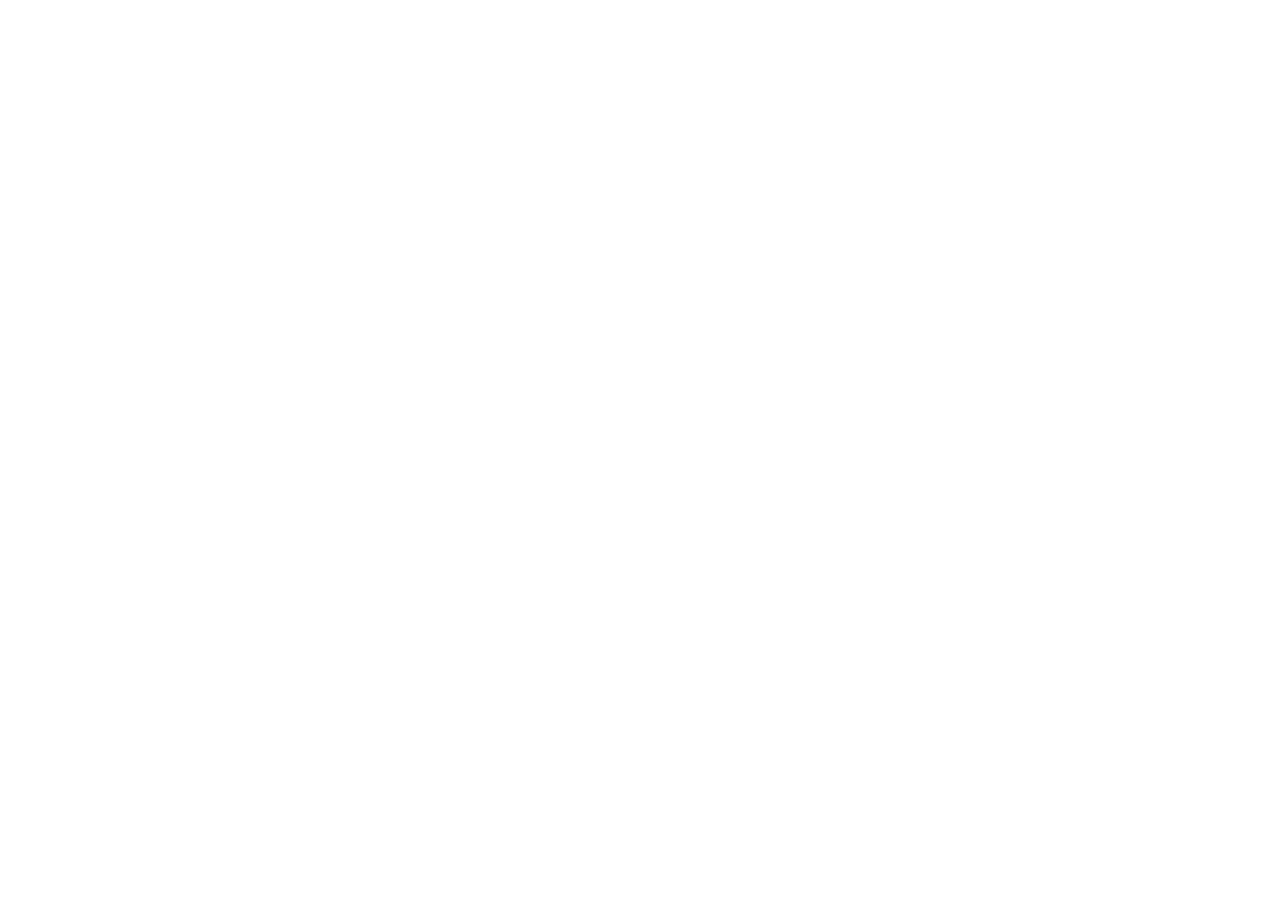
==== index.html @ 6526e048 "Initial commit" ====
<!DOCTYPE html>
<html lang="ru">
  <head>
    <meta charset="UTF-8" />
    <meta http-equiv="X-UA-Compatible" content="IE=edge" />
    <meta name="viewport" content="width=device-width, initial-scale=1.0" />
    <title>Оно тебе надо — аукцион вещей, в которые никто не верил</title>
  </head>
  <body></body>
</html>
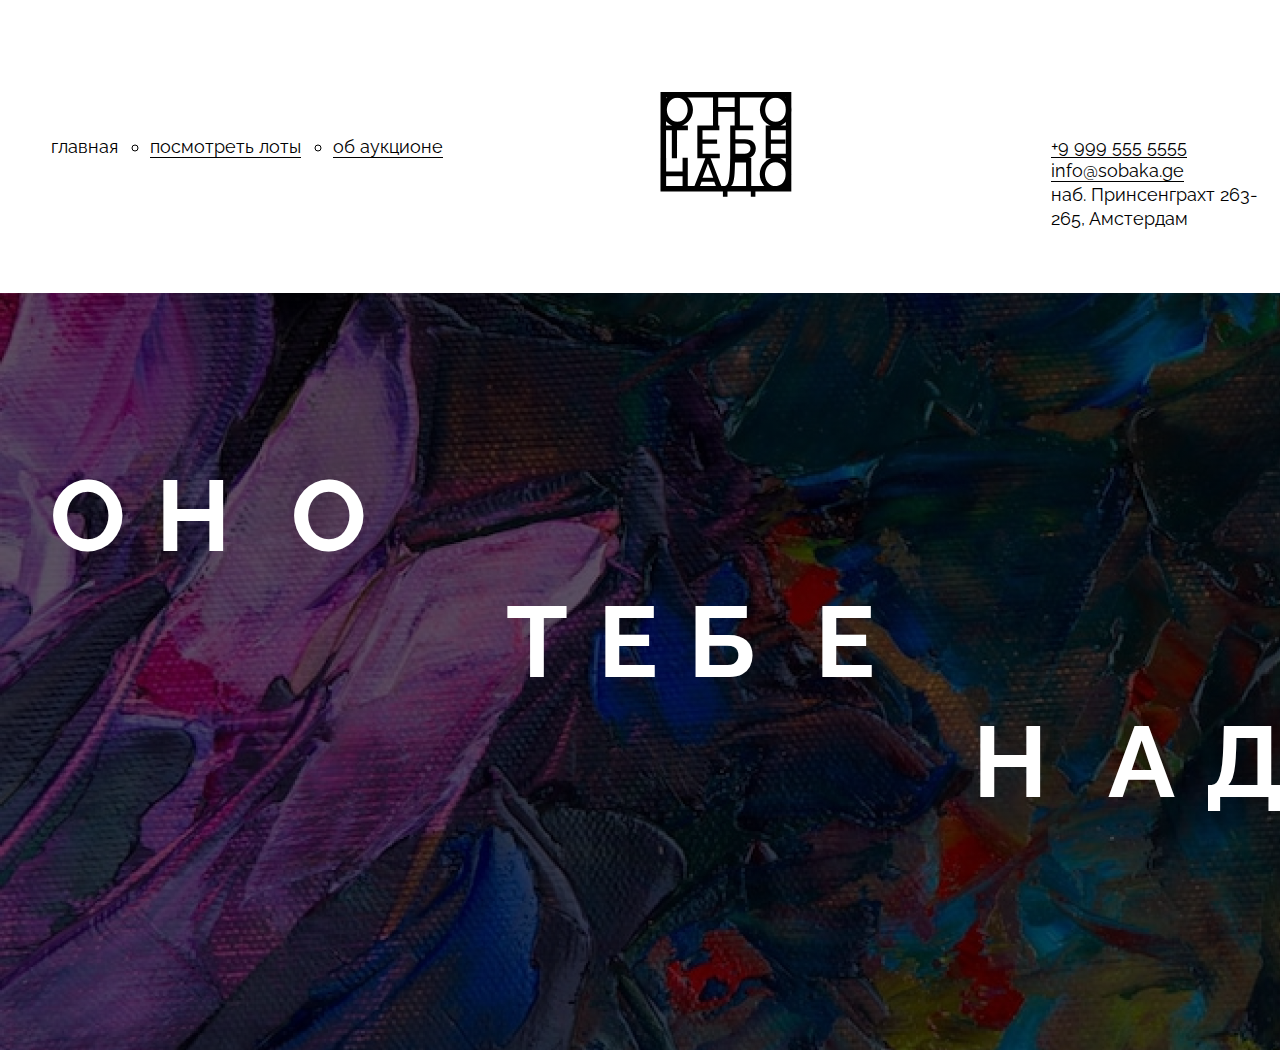
==== commit 28c32df3: "Подгон под макет шапки" ====
--- a/index.html
+++ b/index.html
@@ -5,6 +5,54 @@
     <meta http-equiv="X-UA-Compatible" content="IE=edge" />
     <meta name="viewport" content="width=device-width, initial-scale=1.0" />
     <title>Оно тебе надо — аукцион вещей, в которые никто не верил</title>
+    <link rel="stylesheet" href="fonts/fonts.css">
+    <link rel="stylesheet" href="styles/global.css">
+    <link rel="stylesheet" href="styles/style.css">
   </head>
-  <body></body>
+  <body>
+
+    <nav class="header">
+      <div class="header__menu">
+        <ul class="header__links-list">
+          <li class="header__links-list-item header__links-list-item_no-bullit">
+            <a class="header__link_active" href="#">главная</a></li>
+          <li class="header__links-list-item">
+            <a class="address_href header__link" href="#">посмотреть лоты</a></li>
+          <li class="header__links-list-item">
+            <a class="address_href header__link" href="#">об аукционе</a class="header__links-list-item"></li>
+        </ul>
+      </div>
+
+      <div class="header__logo">
+        <img class="header__logo-image" src="./images/logo-black.svg"/>
+      </div>
+<div class="header__address"
+      <address class="address">
+        <a class="address_href" href="tel:+9 999 555 5555">+9 999 555 5555</a><br>
+        <a class="address_href" href="milto:info@sobaka.ge">info@sobaka.ge</a>
+        <p>наб. Принсенграхт 263-265, Амстердам</p>
+      </address>
+    </div>
+    </nav>
+
+    <section class="cover">
+      
+      <h1>
+        <span class="cover__text cover__text__left">О<span class="cover__text__letter-spacing">НО</span></span>
+        <span class="cover__text cover__text__center">ТЕ<span class="cover__text__letter-spacing">БЕ</span></span>
+        <span class="cover__text cover__text__right"><span class="cover__text__letter-spacing">Н</span>АДО</span> 
+      </h1>
+    
+    </section>
+
+    <section class="lots">
+    </section>
+
+    <aside class="about">
+    </aside>
+
+    <footer>
+    </footer>
+
+  </body>
 </html>
--- a/fonts/fonts.css
+++ b/fonts/fonts.css
@@ -0,0 +1,17 @@
+@font-face {
+  font-family: Raleway;
+  src:
+    url(./Raleway-Regular.woff2) format('woff2'),
+    url(./Raleway-Regular.woff) format('woff');
+  font-weight: normal;
+  font-display: swap;
+}
+
+@font-face {
+  font-family: Raleway;
+  src:
+    url(./Raleway-Bold.woff2) format('woff2'),
+    url(./Raleway-Bold.woff) format('woff');
+  font-weight: bold;
+  font-display: swap;
+}
--- a/styles/global.css
+++ b/styles/global.css
@@ -0,0 +1,34 @@
+*,
+*::before,
+*::after {
+  box-sizing: border-box;
+}
+
+body {
+  min-width: 1100px;
+  margin: 0;
+  font-family: Raleway, sans-serif;
+}
+
+h1,
+h2,
+h3,
+h4,
+h5,
+h6,
+p,
+ul,
+ol,
+li,
+blockquote {
+  margin: 0;
+  padding: 0;
+}
+
+a {
+  color: inherit;
+}
+
+img {
+  width: 100%;
+}
--- a/styles/style.css
+++ b/styles/style.css
@@ -0,0 +1,104 @@
+.header {
+  display: flex;
+  justify-content: space-between;
+  align-items: center;
+  padding: 92px 49px 92px 51px;
+  width: 1340px;
+ 
+}
+
+.header__menu{
+  color: #000;
+  font-family: Raleway;
+  font-size: 18px;
+  font-style: normal;
+  font-weight: 400;
+  line-height: normal;
+}
+.header__links-list {
+  list-style: circle;
+}
+
+.header__links-list-item {
+  float: left;
+  padding-right: 32px;
+}
+
+.header__links-list-item_no-bullit {
+  list-style: none;
+}
+
+.header__link_active {
+  text-decoration: none;
+}
+
+.header__link{
+ 
+}
+.header__logo-image {
+  width: 148px;
+  height: 105px;
+  margin-right: 27px;
+}
+
+.cover {
+  display: block;
+  background-image:  linear-gradient(rgba(0, 0, 0, 0.6), rgba(0, 0, 0, 0.6)),
+  url("../images/cover.jpg");
+  background-repeat: no-repeat;
+  width: 1440px;
+  height: 757px;
+  
+}
+
+.header__address {
+  color: #000;
+  font-family: Raleway;
+  font-size: 18px;
+  font-style: normal;
+  font-weight: 400;
+  line-height: 24.3px; /* 135% */
+  width: 240px;
+  height: 24px;
+  flex-shrink: 0;
+  margin-left: 50px;
+}
+.address_href{
+    text-decoration: none;
+    border-bottom: 1px #000 solid;
+  }
+
+.cover__text {
+  display: block;
+  color: #FFF;
+  font-family: Raleway;
+  font-size: 100px;
+  font-style: normal;
+  font-weight: 700;
+  line-height: 115%; /* 115px */
+  letter-spacing: 30px;
+  text-transform: uppercase;
+
+}
+
+.cover__text__letter-spacing {
+  display: inline;
+  letter-spacing: 60px;
+}
+
+.cover__text__left {
+  padding-top: 165px;
+  padding-left: 50px;
+}
+
+.cover__text__center {
+  text-align: center;
+  margin-top: 11px;
+}
+
+.cover__text__right {
+  text-align: right;
+  margin-right: 20px;
+  margin-top: 5px;
+}
+
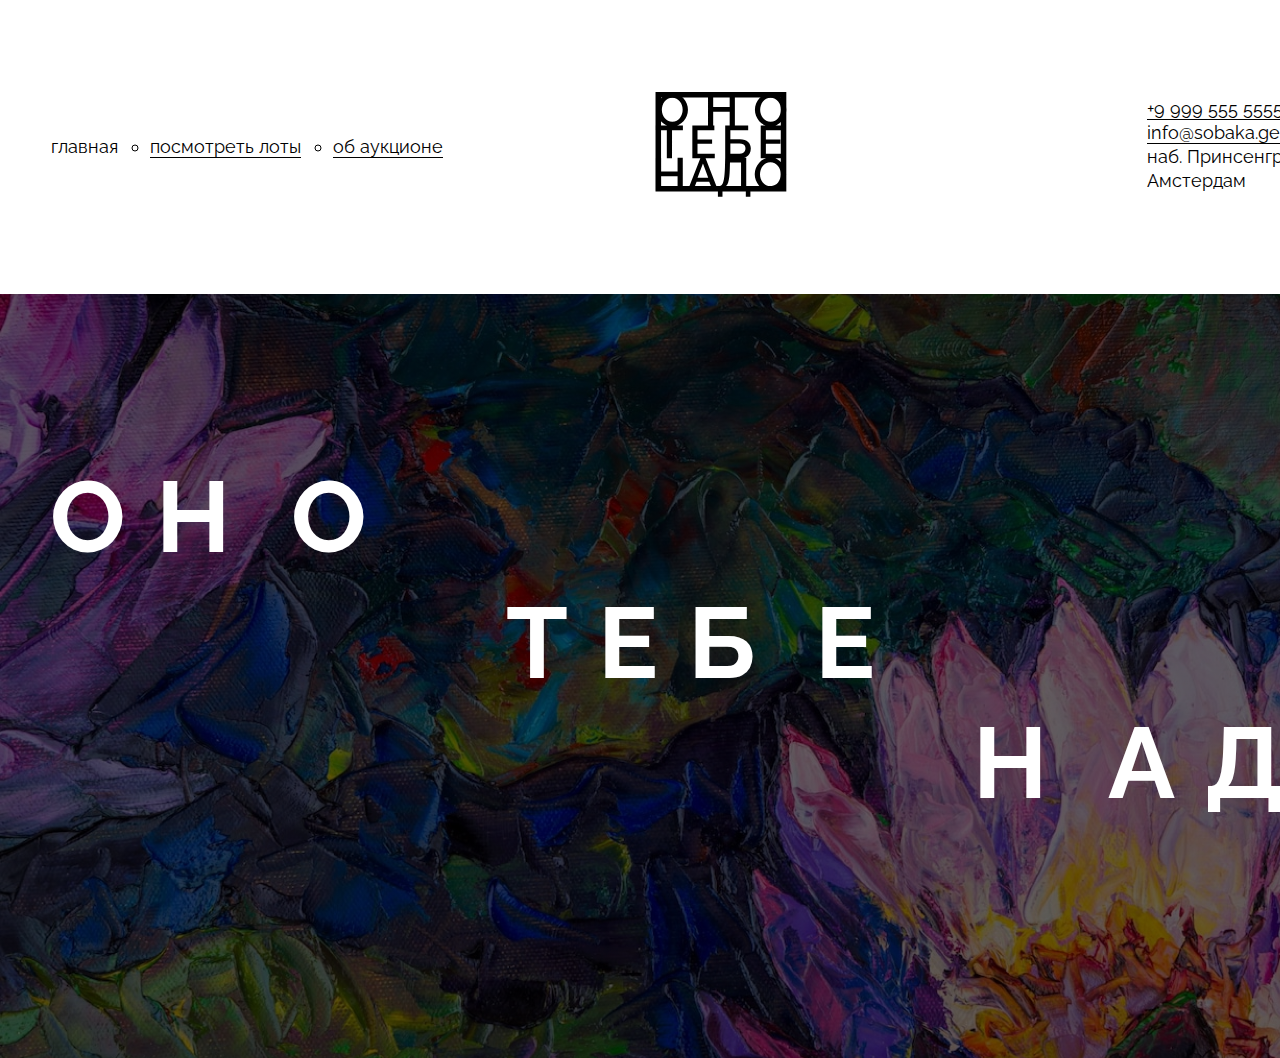
==== commit 541e423e: "Cover done" ====
--- a/index.html
+++ b/index.html
@@ -19,32 +19,31 @@
           <li class="header__links-list-item">
             <a class="address_href header__link" href="#">посмотреть лоты</a></li>
           <li class="header__links-list-item">
-            <a class="address_href header__link" href="#">об аукционе</a class="header__links-list-item"></li>
+            <a class="address_href header__link" href="#">об аукционе</a></li>
         </ul>
       </div>
 
       <div class="header__logo">
-        <img class="header__logo-image" src="./images/logo-black.svg"/>
+        <img class="header__logo-image" src="./images/logo-black.svg" alt="ОНО ТЕБЕ НАДО"/>
       </div>
-<div class="header__address"
+<div class="header__address">
       <address class="address">
         <a class="address_href" href="tel:+9 999 555 5555">+9 999 555 5555</a><br>
-        <a class="address_href" href="milto:info@sobaka.ge">info@sobaka.ge</a>
-        <p>наб. Принсенграхт 263-265, Амстердам</p>
+        <a class="address_href" href="mail:info@sobaka.ge">info@sobaka.ge</a>
+        <p>наб. Принсенграхт 263-265,</p>Амстердам
       </address>
     </div>
     </nav>
 
     <section class="cover">
-      
-      <h1>
+      <h1 class="cover__text">
         <span class="cover__text cover__text__left">О<span class="cover__text__letter-spacing">НО</span></span>
         <span class="cover__text cover__text__center">ТЕ<span class="cover__text__letter-spacing">БЕ</span></span>
         <span class="cover__text cover__text__right"><span class="cover__text__letter-spacing">Н</span>АДО</span> 
       </h1>
+      
+    </section>
     
-    </section>
-
     <section class="lots">
     </section>
 
--- a/styles/style.css
+++ b/styles/style.css
@@ -2,9 +2,9 @@
   display: flex;
   justify-content: space-between;
   align-items: center;
-  padding: 92px 49px 92px 51px;
-  width: 1340px;
- 
+  /*padding: 92px 49px 92px 51px;*/
+  width: 1440px;
+  margin-top:92px ;
 }
 
 .header__menu{
@@ -14,6 +14,7 @@
   font-style: normal;
   font-weight: 400;
   line-height: normal;
+  margin-left: 51px;
 }
 .header__links-list {
   list-style: circle;
@@ -34,21 +35,16 @@
 
 .header__link{
  
+}  
+
+.header__logo{
+  width: 600px;
+  padding-left: 135px;
 }
 .header__logo-image {
   width: 148px;
   height: 105px;
-  margin-right: 27px;
-}
 
-.cover {
-  display: block;
-  background-image:  linear-gradient(rgba(0, 0, 0, 0.6), rgba(0, 0, 0, 0.6)),
-  url("../images/cover.jpg");
-  background-repeat: no-repeat;
-  width: 1440px;
-  height: 757px;
-  
 }
 
 .header__address {
@@ -58,15 +54,34 @@
   font-style: normal;
   font-weight: 400;
   line-height: 24.3px; /* 135% */
-  width: 240px;
+  /* width: 240px; */
   height: 24px;
   flex-shrink: 0;
-  margin-left: 50px;
+  padding-bottom: 100px;
+  padding-right: 2px;
+  margin-right: 50px;
+
+  .address {
+    font-style: normal; 
+  }
 }
 .address_href{
     text-decoration: none;
     border-bottom: 1px #000 solid;
   }
+.cover {
+  background-image:  linear-gradient(rgba(0, 0, 0, 0.6), rgba(0, 0, 0, 0.6)),
+  url("../images/cover.jpg");
+
+  width: 1440px;
+  height: 763.939px;
+  flex-shrink: 0;
+  margin-top: 93px;
+  background-size: 1440px;
+  border-top: 1px;
+  border-bottom: 5.9px;
+  border-color: #FFF;
+} 
 
 .cover__text {
   display: block;
@@ -78,7 +93,6 @@
   line-height: 115%; /* 115px */
   letter-spacing: 30px;
   text-transform: uppercase;
-
 }
 
 .cover__text__letter-spacing {
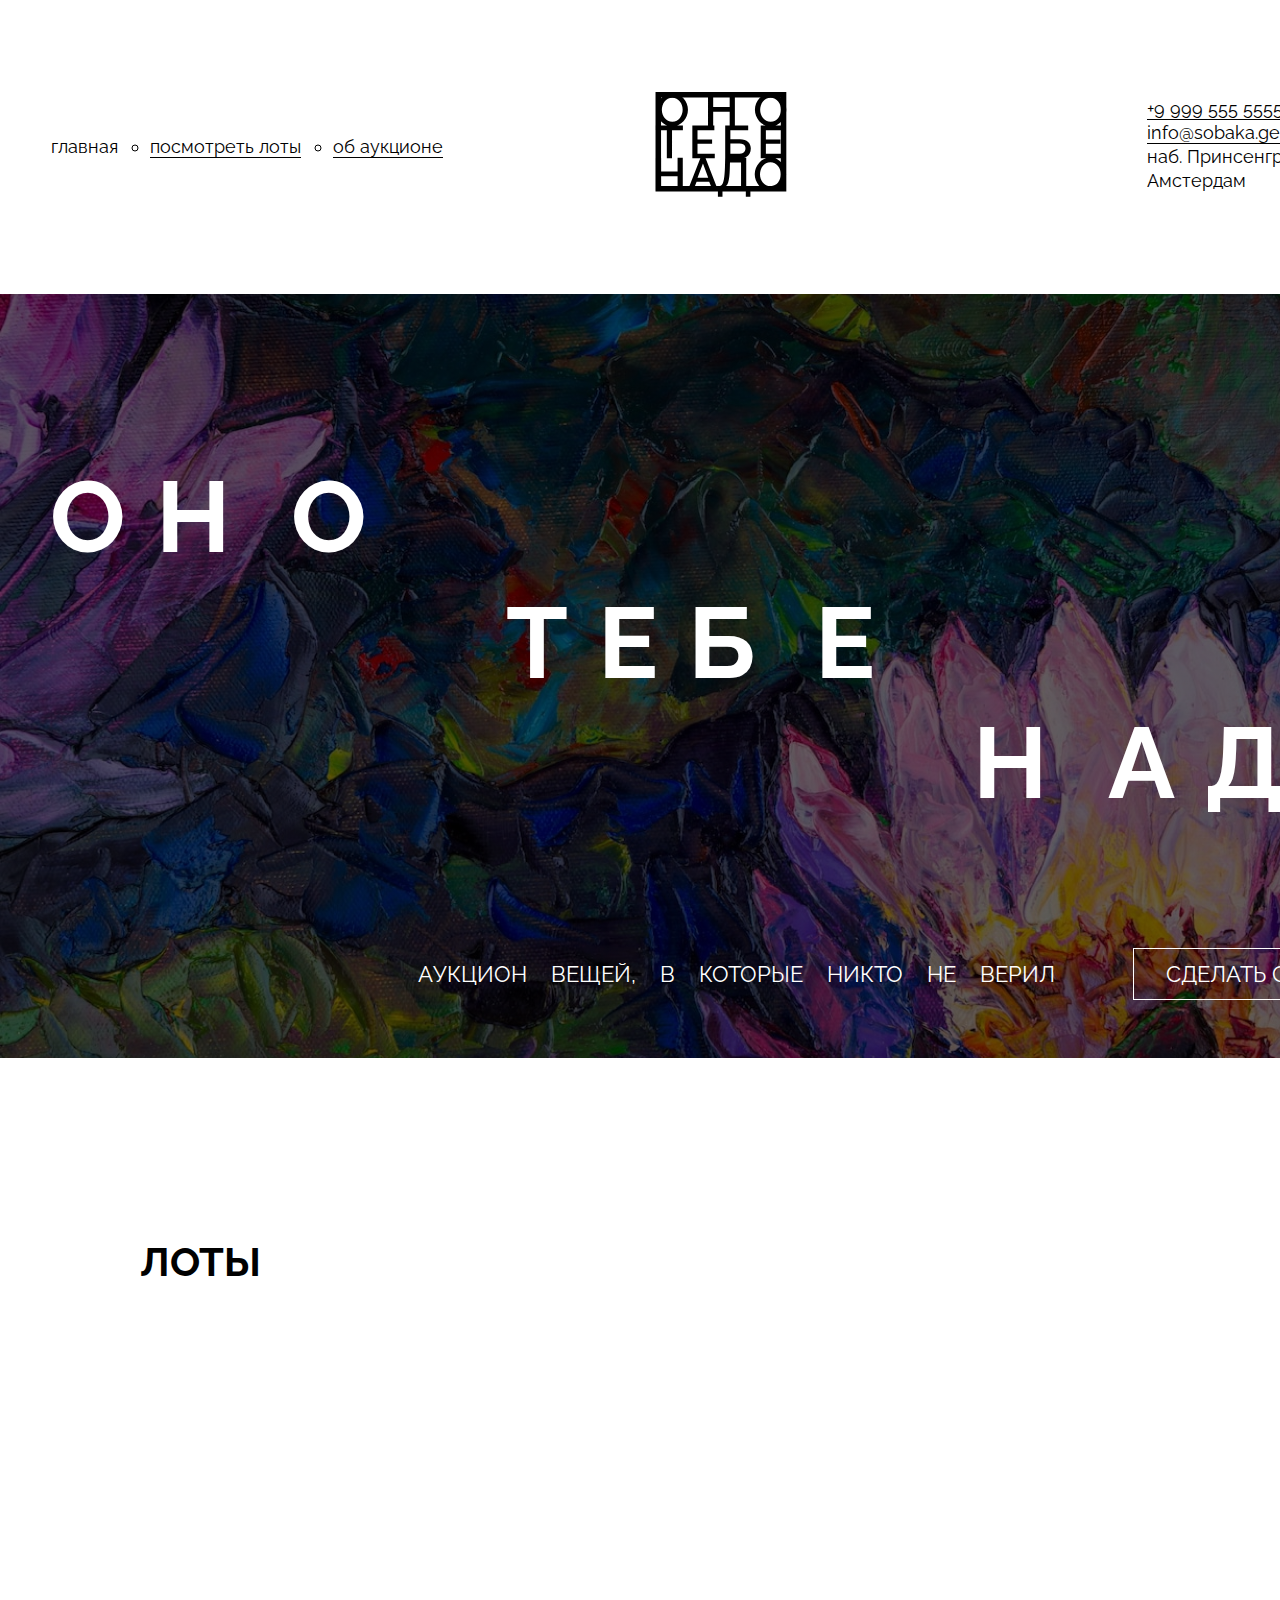
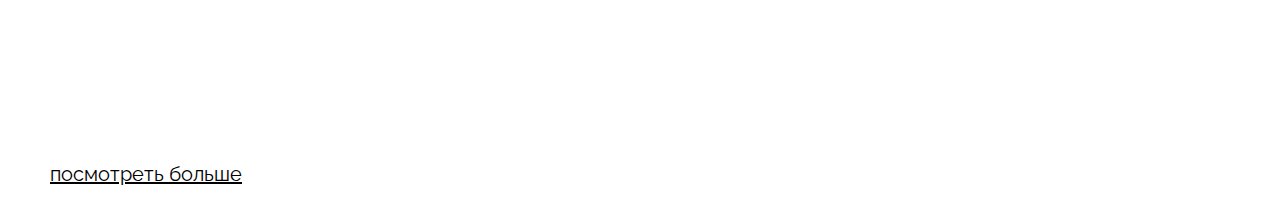
==== commit 9e23a786: "add" ====
--- a/index.html
+++ b/index.html
@@ -41,10 +41,30 @@
         <span class="cover__text cover__text__center">ТЕ<span class="cover__text__letter-spacing">БЕ</span></span>
         <span class="cover__text cover__text__right"><span class="cover__text__letter-spacing">Н</span>АДО</span> 
       </h1>
-      
+
+      <h2 class="cover__description">
+        <p class="cover__description-text">Аукцион вещей, в которые никто не верил</p>
+        <button class="bet-button">Сделать ставку</button>
+      </h2>
     </section>
     
     <section class="lots">
+      <h1 class="lots__title">Лоты</h1>
+      <div class="lots__container">
+        <article class="lots__article lots__lot1">
+          <a href="#" class="lots__link">Фильм режиссёра, который бросил киношколу</a>
+          <p class="lots__text">Не просто бросил, а ушёл с первой лекции. Какой была бы ваша ставка, если бы вы не знали, что режиссёр — Пол Томас Андерсон?</p>
+        </article>
+        <article class="lots__article lots__lot2">
+          <a href="#" class="lots__link">Книга, где описан один скучный день из жизни рекламного агента</a>
+          <p class="lots__text">Объёмом почти в тысячу страниц. Иногда без знаков препинания и с переходами на древнеанглийский. В ней одновременно рассказывается о 16 июня 1904 года и об истории литературы, начиная с античных времён. И это всё накладывается на эпическую поэму Гомера. Сколько бы вы поставили на «Улисса» Джеймса Джойса?</p>
+        </article>
+        <article class="lots__article lots__lot3">
+          <a href="#" class="lots__link">Картина, которую повторит даже 5-летний сын маминой подруги</a>
+          <p class="lots__text">Ну действительно, там линия, тут кружочек, а здесь и вовсе что-то похожее на инфузорию-туфельку. Никаких полей, лесов, котиков… Сколько бы вы на такое поставили, если бы не знали, что это — одна из революционных работ Кандинского?</p>
+      </article>
+    </div>
+        <a href="#" class="lots__more-link">посмотреть больше</a>
     </section>
 
     <aside class="about">
--- a/styles/style.css
+++ b/styles/style.css
@@ -116,3 +116,119 @@
   margin-top: 5px;
 }
 
+.cover__description{
+  display: flex;
+  margin-top: 128px;
+  justify-content:end;
+}
+
+.cover__description-text{
+  color: #FFF;
+  text-align: center;
+  font-family: Raleway;
+  font-size: 22px;
+  font-style: normal;
+  font-weight: 400;
+  line-height: 28px; 
+  text-transform: uppercase;
+  word-spacing: 18px;
+  margin-right:78px ;
+  align-self: center;
+
+
+}
+
+.bet-button{
+  width: 257px;
+  height: 52px;
+  border: 1px solid #FFF;
+  flex-shrink: 0;
+  color: #FFF;
+  text-align: center;
+  font-family: Raleway;
+  font-size: 22px;
+  font-style: normal;
+  font-weight: 400;
+  line-height: normal;
+  text-transform: uppercase;
+  background-color: transparent;
+  margin-right: 50px;
+}
+
+.lots{
+  display: block;
+  margin-top: 180px;
+  width: 1340px;
+  height: 579px;
+  flex-shrink: 0;
+  margin-left:50px;
+}
+
+.lots__title{
+  display: block;
+  color: #000;
+  font-family: Raleway;
+  font-size: 40px;
+  font-style: normal;
+  font-weight: 700;
+  line-height: normal;
+  text-transform: uppercase;
+  padding-left: 90px;
+}
+.lots__more-link {
+  display: block;
+  color: #000;
+  font-family: Raleway;
+  font-size: 20px;
+  font-style: normal;
+  font-weight: 400;
+  line-height: normal;
+  
+}
+
+.lots__article{
+  width: 430px;
+  height: 450px;
+  flex-shrink: 0;
+  align-self: flex-start;
+  margin-right: 12.5px;
+  margin-left: 12.5px;
+}
+
+.lots__container{
+  display: flex;
+  justify-content: center;
+  margin-top: 27px;
+}
+
+.lots__link{
+  color: #FFF;
+  width: 350px;
+  font-family: Raleway;
+  font-size: 22px;
+  font-style: normal;
+  font-weight: 700;
+  line-height: 120%; /* 26.4px */
+  text-decoration-line: underline;
+  text-transform: uppercase;
+  margin-top: 50px;
+  margin-left: 40px;
+
+}
+
+.lots__text{
+  display: block;
+  color: #FFF;
+  font-family: Raleway;
+  font-size: 20px;
+  font-style: normal;
+  font-weight: 400;
+  line-height: 120%; /* 24px */
+  width: 350px;
+  flex-shrink: 0;
+  margin-left:40px ;
+  margin-bottom: 50px ;
+}
+.article lots__lot1{
+  background-image: linear-gradient(rgba(0, 0, 0, 0.6), url("../images/card-lot-01.jpg");
+}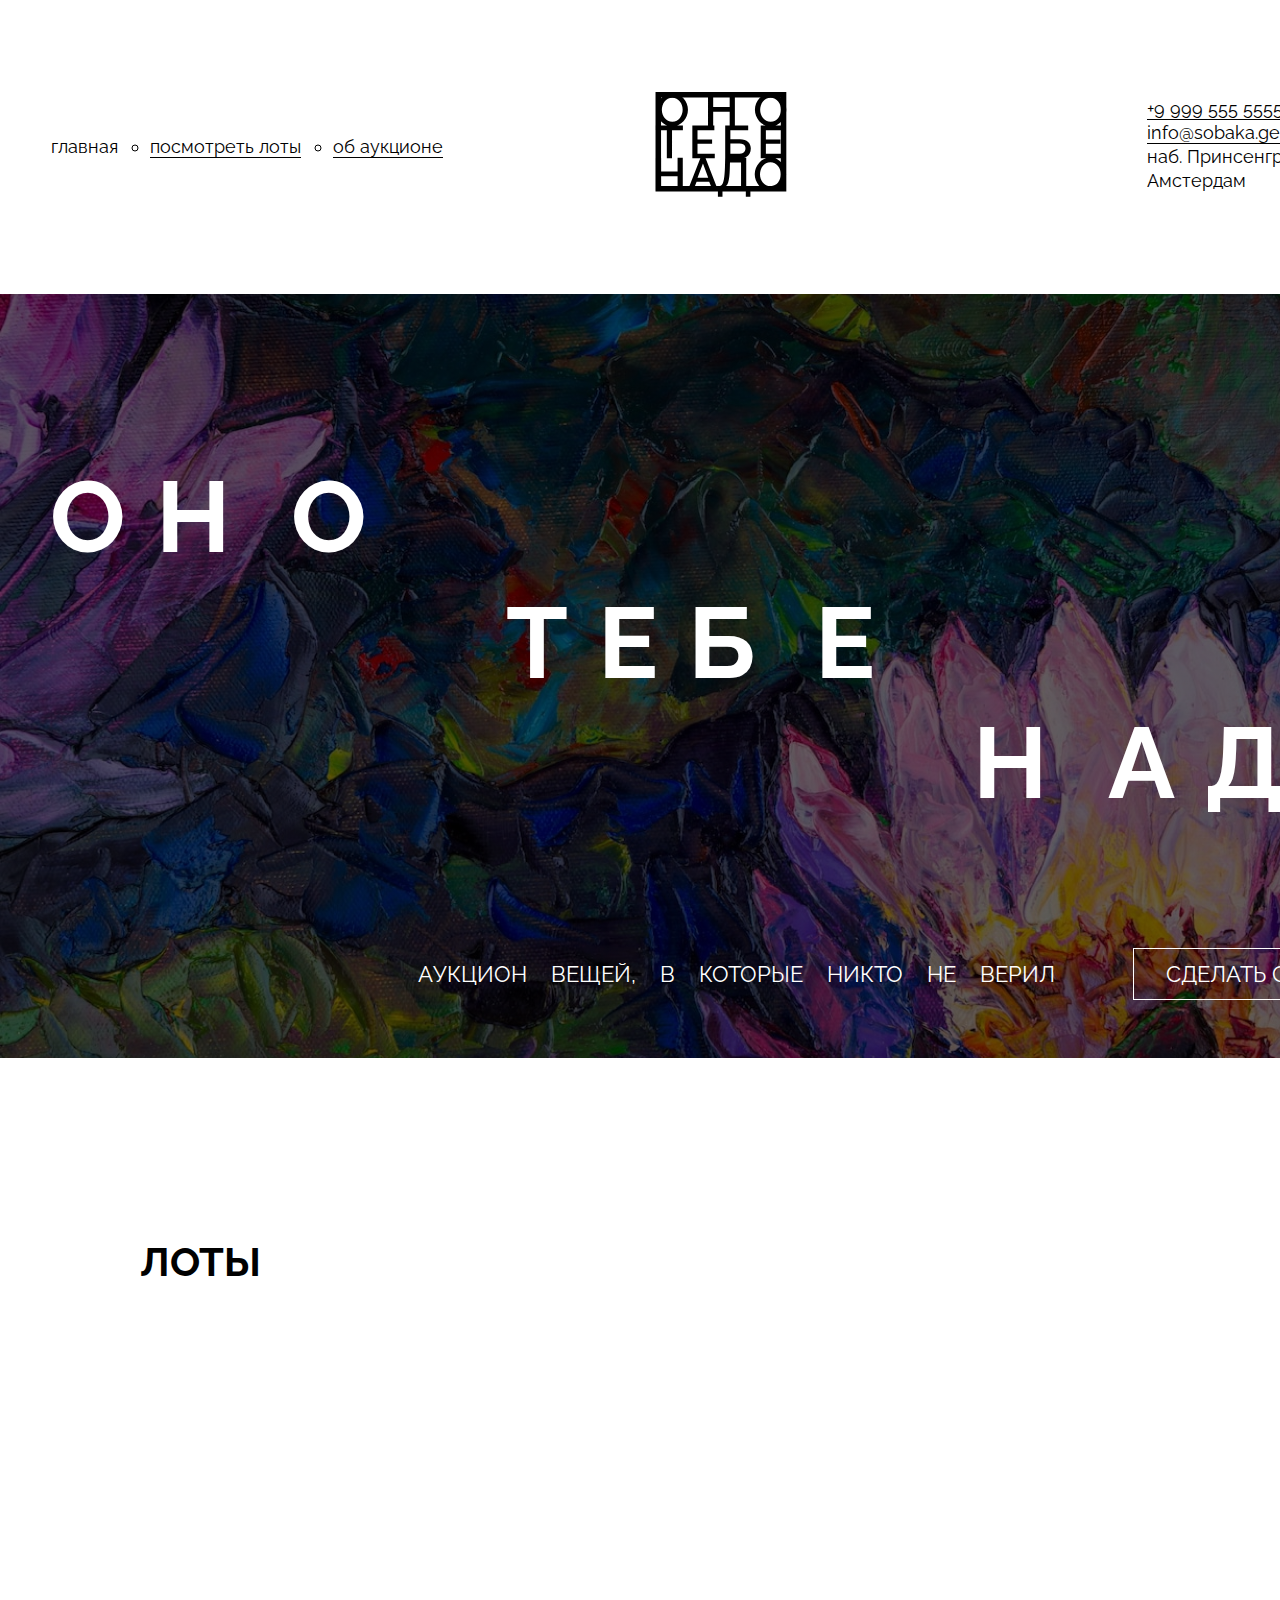
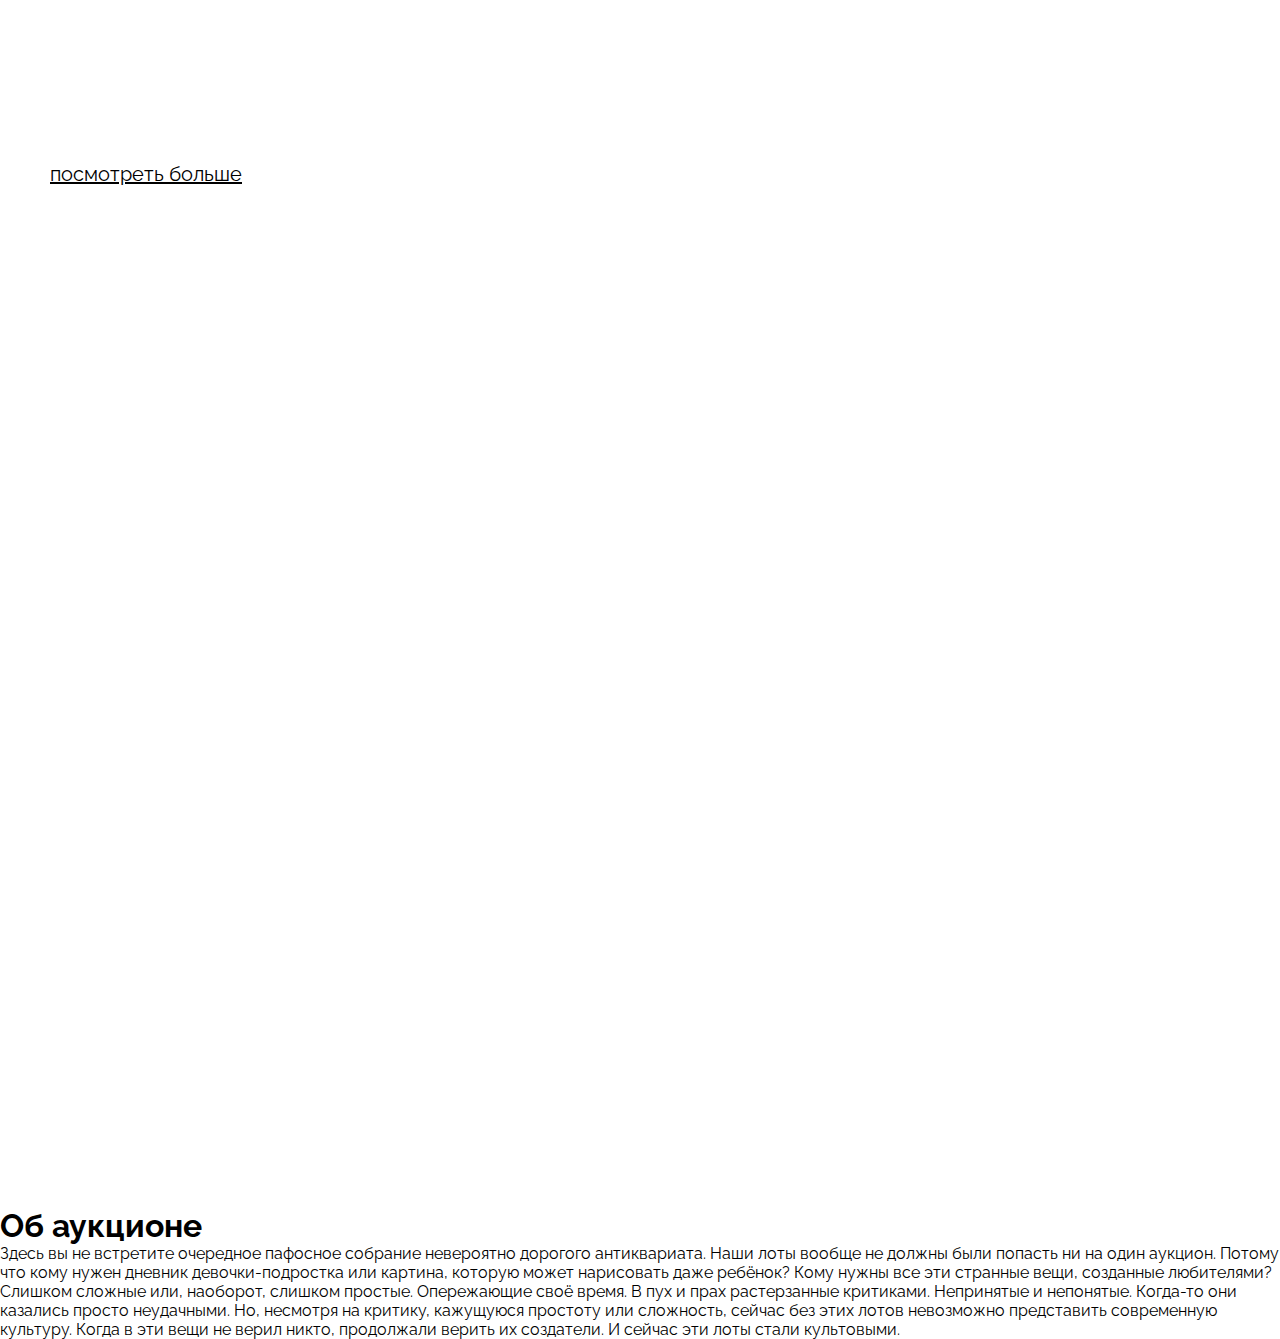
==== commit dd366026: "пар" ====
--- a/index.html
+++ b/index.html
@@ -53,21 +53,49 @@
       <div class="lots__container">
         <article class="lots__article lots__lot1">
           <a href="#" class="lots__link">Фильм режиссёра, который бросил киношколу</a>
-          <p class="lots__text">Не просто бросил, а ушёл с первой лекции. Какой была бы ваша ставка, если бы вы не знали, что режиссёр — Пол Томас Андерсон?</p>
+          <p class="lots__text">Не просто бросил, а ушёл с первой лекции.
+              Какой была бы ваша ставка, если бы вы не знали, что режиссёр — Пол Томас Андерсон?</p>
         </article>
         <article class="lots__article lots__lot2">
           <a href="#" class="lots__link">Книга, где описан один скучный день из жизни рекламного агента</a>
-          <p class="lots__text">Объёмом почти в тысячу страниц. Иногда без знаков препинания и с переходами на древнеанглийский. В ней одновременно рассказывается о 16 июня 1904 года и об истории литературы, начиная с античных времён. И это всё накладывается на эпическую поэму Гомера. Сколько бы вы поставили на «Улисса» Джеймса Джойса?</p>
+          <p class="lots__text">Объёмом почти в тысячу страниц. Иногда без знаков препинания и с переходами на древнеанглийский.
+              В ней одновременно рассказывается о 16 июня 1904 года и об истории литературы, начиная с античных времён.
+              И это всё накладывается на эпическую поэму Гомера. Сколько бы вы поставили на «Улисса» Джеймса Джойса?</p>
         </article>
         <article class="lots__article lots__lot3">
           <a href="#" class="lots__link">Картина, которую повторит даже 5-летний сын маминой подруги</a>
-          <p class="lots__text">Ну действительно, там линия, тут кружочек, а здесь и вовсе что-то похожее на инфузорию-туфельку. Никаких полей, лесов, котиков… Сколько бы вы на такое поставили, если бы не знали, что это — одна из революционных работ Кандинского?</p>
+          <p class="lots__text">Ну действительно, там линия, тут кружочек, а здесь и вовсе что-то похожее на инфузорию-туфельку.
+              Никаких полей, лесов, котиков… Сколько бы вы на такое поставили, если бы не знали, что это — одна из революционных
+              работ Кандинского?
+          </p>
       </article>
     </div>
         <a href="#" class="lots__more-link">посмотреть больше</a>
     </section>
 
     <aside class="about">
+        <div class="about__col">
+            <div class="about__logo-white__circle">
+                <img class="about__logo-white" src="./images/logo-white.svg" alt="ОНО ТЕБЕ НАДО"/>
+            </div>
+        </div>
+
+        <div class="about__col">
+            <div class="about__content">
+                <h1 class="about__title">Об аукционе</h1>
+                <p class="about__text">Здесь вы не встретите очередное пафосное собрание невероятно дорогого антиквариата.
+                    Наши лоты вообще не должны были попасть ни на один аукцион.
+                    Потому что кому нужен дневник девочки-подростка или картина, которую может нарисовать даже ребёнок?
+                    Кому нужны все эти странные вещи, созданные любителями?
+                 </p>
+
+                <p class="about__text">Слишком сложные или, наоборот, слишком простые. Опережающие своё время.
+                    В пух и прах растерзанные критиками. Непринятые и непонятые. Когда-то они казались просто неудачными.
+                    Но, несмотря на критику, кажущуюся простоту или сложность, сейчас без этих лотов невозможно представить современную культуру.
+                    Когда в эти вещи не верил никто, продолжали верить их создатели. И сейчас эти лоты стали культовыми.
+                </p>
+            </div>
+        </div>
     </aside>
 
     <footer>
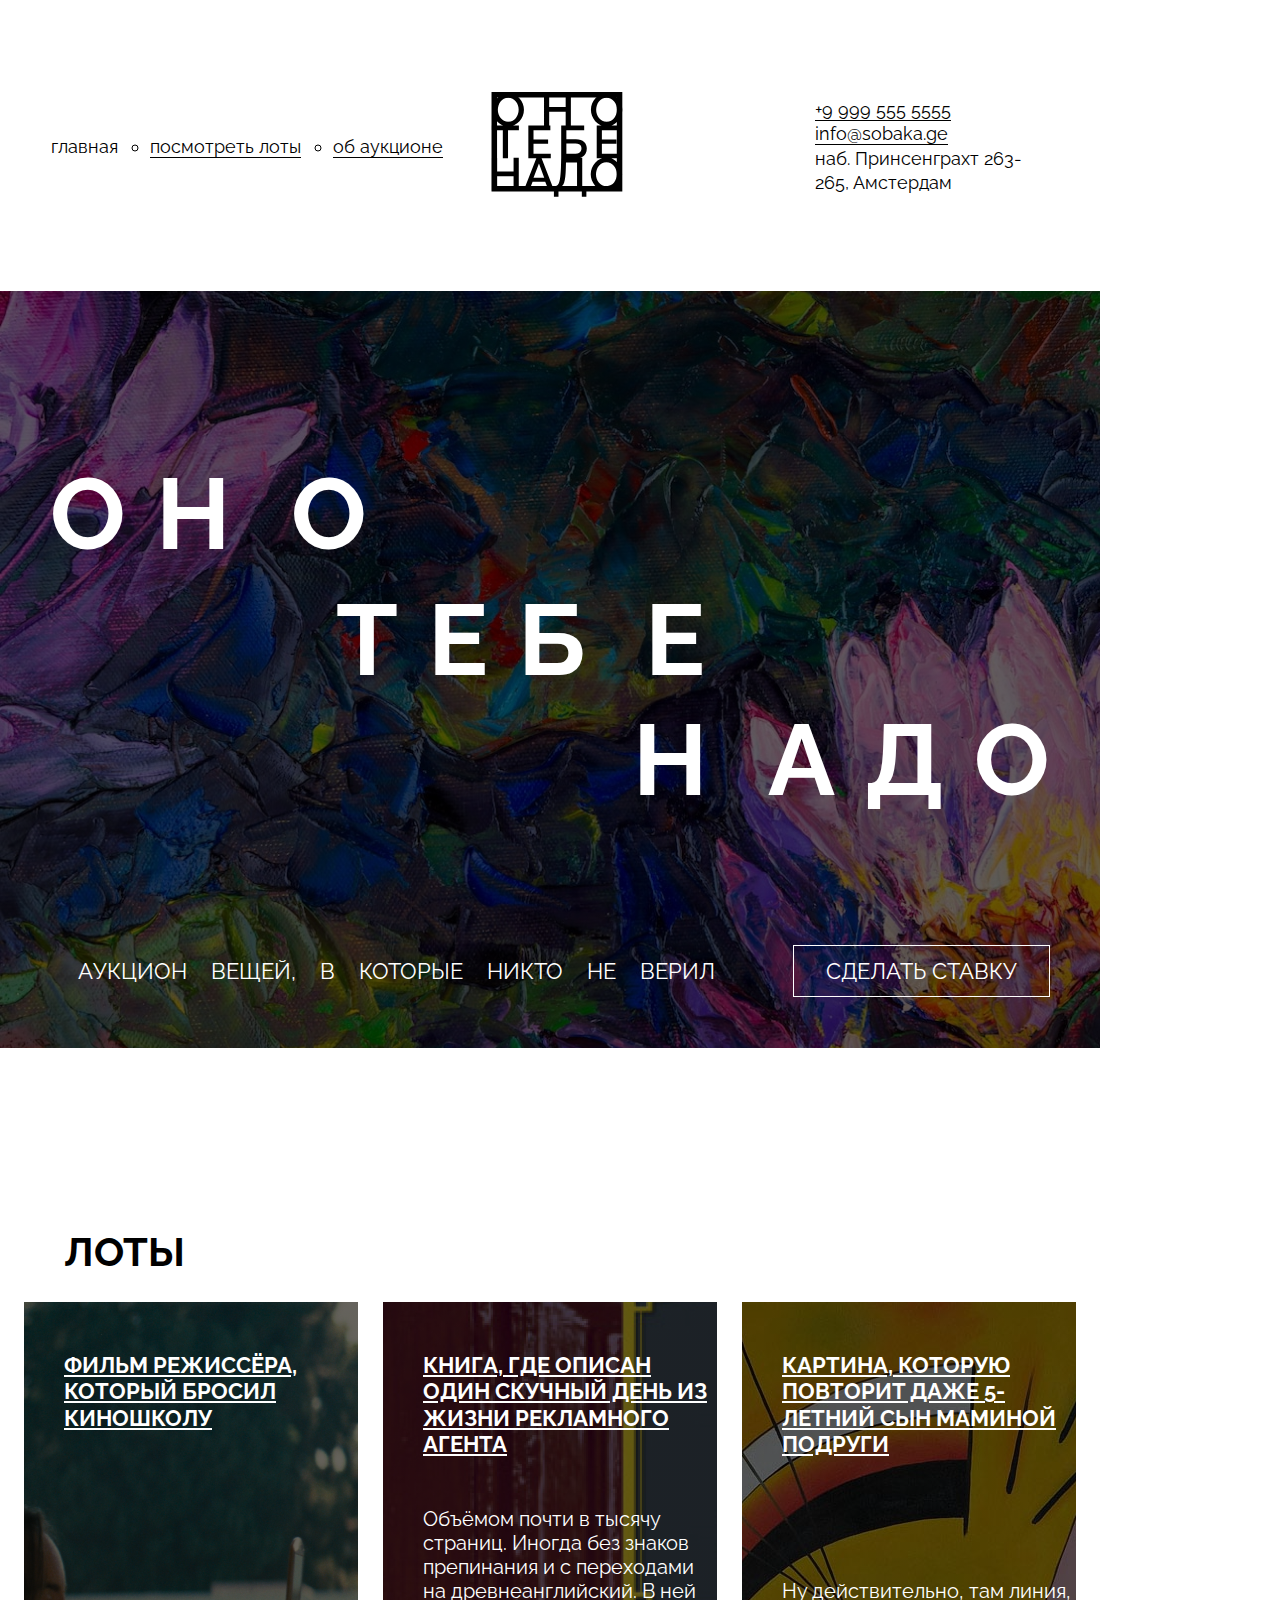
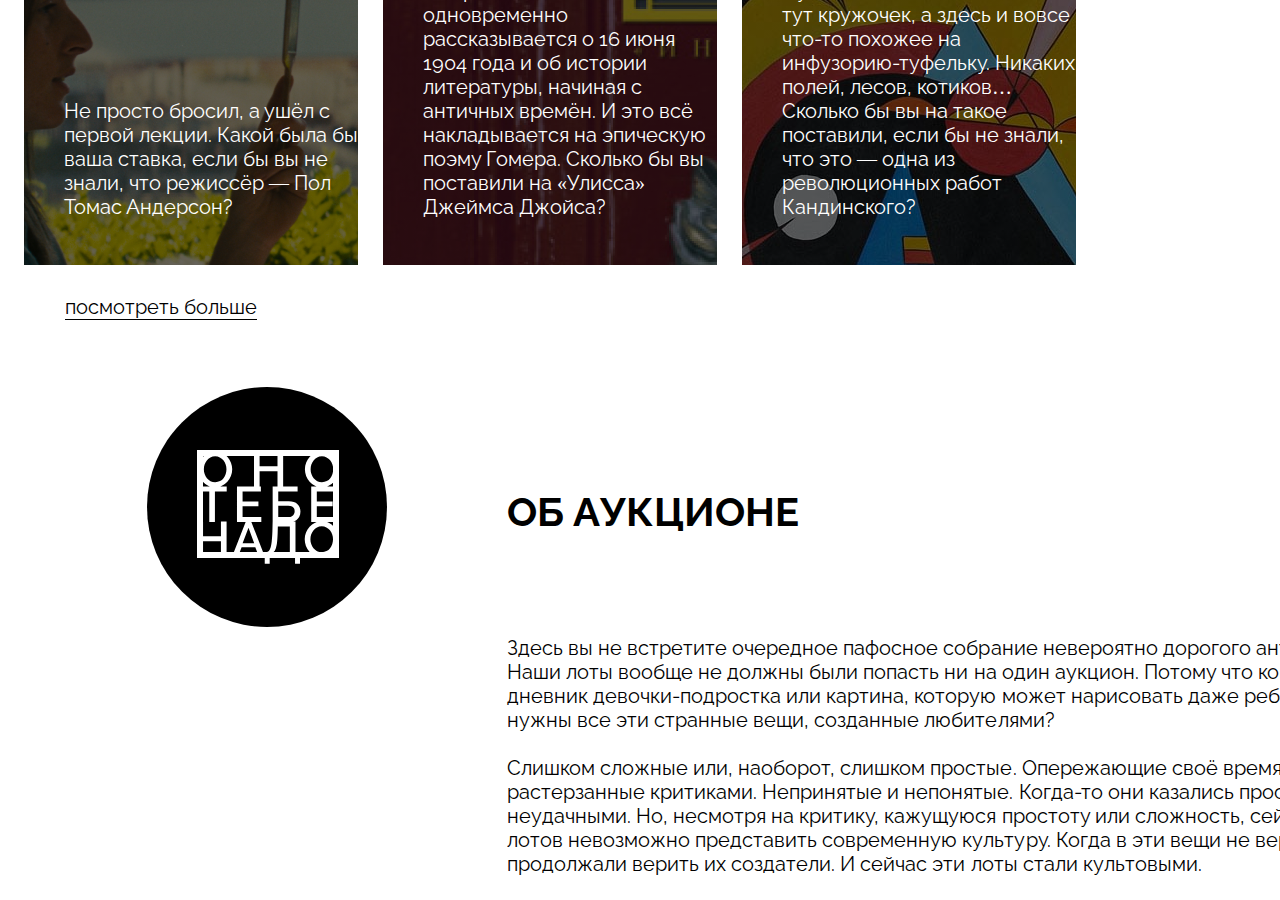
==== commit d04bcf93: "пар" ====
--- a/index.html
+++ b/index.html
@@ -26,11 +26,13 @@
       <div class="header__logo">
         <img class="header__logo-image" src="./images/logo-black.svg" alt="ОНО ТЕБЕ НАДО"/>
       </div>
-<div class="header__address">
+
+      <div class="header__address">
       <address class="address">
         <a class="address_href" href="tel:+9 999 555 5555">+9 999 555 5555</a><br>
         <a class="address_href" href="mail:info@sobaka.ge">info@sobaka.ge</a>
-        <p>наб. Принсенграхт 263-265,</p>Амстердам
+        <p>наб. Принсенграхт 263-</p>
+        <p>265, Амстердам</p>
       </address>
     </div>
     </nav>
--- a/styles/style.css
+++ b/styles/style.css
@@ -1,13 +1,14 @@
 .header {
-  display: flex;
-  justify-content: space-between;
+
+  display: flex;
   align-items: center;
   /*padding: 92px 49px 92px 51px;*/
-  width: 1440px;
-  margin-top:92px ;
-}
-
-.header__menu{
+  width: 1100px;
+  margin-top: 92px;
+}
+
+.header__menu {
+
   color: #000;
   font-family: Raleway;
   font-size: 18px;
@@ -16,6 +17,7 @@
   line-height: normal;
   margin-left: 51px;
 }
+
 .header__links-list {
   list-style: circle;
 }
@@ -34,17 +36,15 @@
 }
 
 .header__link{
- 
-}  
-
-.header__logo{
-  width: 600px;
-  padding-left: 135px;
-}
+ }
+
+.header__logo {
+    margin-left: 7px;
+}
+
 .header__logo-image {
   width: 148px;
   height: 105px;
-
 }
 
 .header__address {
@@ -53,37 +53,36 @@
   font-size: 18px;
   font-style: normal;
   font-weight: 400;
-  line-height: 24.3px; /* 135% */
-  /* width: 240px; */
-  height: 24px;
-  flex-shrink: 0;
-  padding-bottom: 100px;
-  padding-right: 2px;
-  margin-right: 50px;
-
-  .address {
-    font-style: normal; 
+  line-height: 24.3px;
+  margin-left: 185px;
+}
+
+.address {
+
+    font-style: normal;
   }
-}
-.address_href{
+
+.address_href {
+
     text-decoration: none;
     border-bottom: 1px #000 solid;
   }
+
 .cover {
   background-image:  linear-gradient(rgba(0, 0, 0, 0.6), rgba(0, 0, 0, 0.6)),
   url("../images/cover.jpg");
-
-  width: 1440px;
-  height: 763.939px;
-  flex-shrink: 0;
-  margin-top: 93px;
-  background-size: 1440px;
-  border-top: 1px;
-  border-bottom: 5.9px;
+  width: 1100px;
+  height: 757px;
+  flex-shrink: 0;
+  margin-top: 90px;
+  background-size: cover;
+  border-top: 0px;
+  border-bottom: 0px;
   border-color: #FFF;
 } 
 
 .cover__text {
+
   display: block;
   color: #FFF;
   font-family: Raleway;
@@ -96,33 +95,39 @@
 }
 
 .cover__text__letter-spacing {
+
   display: inline;
   letter-spacing: 60px;
 }
 
 .cover__text__left {
+
   padding-top: 165px;
   padding-left: 50px;
 }
 
 .cover__text__center {
+
   text-align: center;
   margin-top: 11px;
 }
 
 .cover__text__right {
+
   text-align: right;
   margin-right: 20px;
   margin-top: 5px;
 }
 
-.cover__description{
+.cover__description {
+
   display: flex;
   margin-top: 128px;
   justify-content:end;
 }
 
-.cover__description-text{
+.cover__description-text {
+
   color: #FFF;
   text-align: center;
   font-family: Raleway;
@@ -134,11 +139,10 @@
   word-spacing: 18px;
   margin-right:78px ;
   align-self: center;
-
-
-}
-
-.bet-button{
+}
+
+.bet-button {
+
   width: 257px;
   height: 52px;
   border: 1px solid #FFF;
@@ -155,16 +159,17 @@
   margin-right: 50px;
 }
 
-.lots{
+.lots {
   display: block;
   margin-top: 180px;
   width: 1340px;
   height: 579px;
   flex-shrink: 0;
-  margin-left:50px;
-}
-
-.lots__title{
+  margin-left: 24px;
+}
+
+.lots__title {
+
   display: block;
   color: #000;
   font-family: Raleway;
@@ -173,37 +178,45 @@
   font-weight: 700;
   line-height: normal;
   text-transform: uppercase;
-  padding-left: 90px;
-}
+  padding-left: 40px;
+}
+
 .lots__more-link {
+  margin-top: 30.5px;
+  margin-left: 41px;
   display: block;
   color: #000;
   font-family: Raleway;
   font-size: 20px;
   font-style: normal;
   font-weight: 400;
-  line-height: normal;
-  
-}
-
-.lots__article{
-  width: 430px;
-  height: 450px;
+  line-height: 23.48px;
+  text-decoration-thickness: 1px;
+  text-underline-offset: 5px;
+}
+
+.lots__article {
+
+  display: flex;
+  flex-direction: column;
+  justify-content: space-between;
+  width: 334px;
+  height: 563px;
   flex-shrink: 0;
   align-self: flex-start;
-  margin-right: 12.5px;
-  margin-left: 12.5px;
-}
-
-.lots__container{
-  display: flex;
-  justify-content: center;
+  margin-right: 25px;
+  padding-left: 40px;
+  padding-bottom: 46px;
+}
+
+.lots__container {
+  display: flex;
+  justify-content: left;
   margin-top: 27px;
 }
 
-.lots__link{
-  color: #FFF;
-  width: 350px;
+.lots__link {
+  color: #ffffff;
   font-family: Raleway;
   font-size: 22px;
   font-style: normal;
@@ -212,23 +225,86 @@
   text-decoration-line: underline;
   text-transform: uppercase;
   margin-top: 50px;
-  margin-left: 40px;
-
-}
-
-.lots__text{
-  display: block;
-  color: #FFF;
+}
+
+.lots__text {
+
+  color: #ffffff;
   font-family: Raleway;
   font-size: 20px;
   font-style: normal;
   font-weight: 400;
   line-height: 120%; /* 24px */
-  width: 350px;
-  flex-shrink: 0;
-  margin-left:40px ;
-  margin-bottom: 50px ;
-}
-.article lots__lot1{
-  background-image: linear-gradient(rgba(0, 0, 0, 0.6), url("../images/card-lot-01.jpg");
+  flex-shrink: 0;
+}
+
+.lots__lot1 {
+
+  background-image:  linear-gradient(rgba(0, 0, 0, 0.6), rgba(0, 0, 0, 0.6)),
+  url("../images/card-lot-01.jpg");
+ }
+
+.lots__lot2 {
+
+  background-image:  linear-gradient(rgba(0, 0, 0, 0.6), rgba(0, 0, 0, 0.6)),
+  url("../images/card-lot-02.jpg");
+}
+
+.lots__lot3 {
+
+  background-image:  linear-gradient(rgba(0, 0, 0, 0.6), rgba(0, 0, 0, 0.6)),
+  url("../images/card-lot-03.jpg");
+}
+
+.about {
+  display: flex;
+  justify-content: left;
+  margin-top: 180px;
+  margin-left: 147px;
+}
+
+.about__col {
+
+}
+
+.about__content {
+    margin-top: 5px;
+    margin-left: 120px;
+    width: 900px;
+}
+
+.about__text {
+  font-family: Raleway;
+  font-size: 20px;
+  font-weight: 400;
+  line-height: 24px;
+  letter-spacing: 0.01px;
+  word-spacing: 0.01px;
+  text-align: left;
+  padding-bottom: 24px;
+}
+
+.about__logo-white {
+width: 148px;
+height: 114px;
+
+}
+
+.about__logo-white__circle {
+
+  display: flex;
+  justify-content: center;
+  align-items: center;
+  width: 240px;
+  height: 240px;
+  border-radius: 50%;
+  background-color: #000000;
+}
+
+.about__title {
+   padding: 100px 0 104px;
+   font-weight: bold;
+   font-size: 40px;
+   line-height: 1;
+   text-transform: uppercase;
 }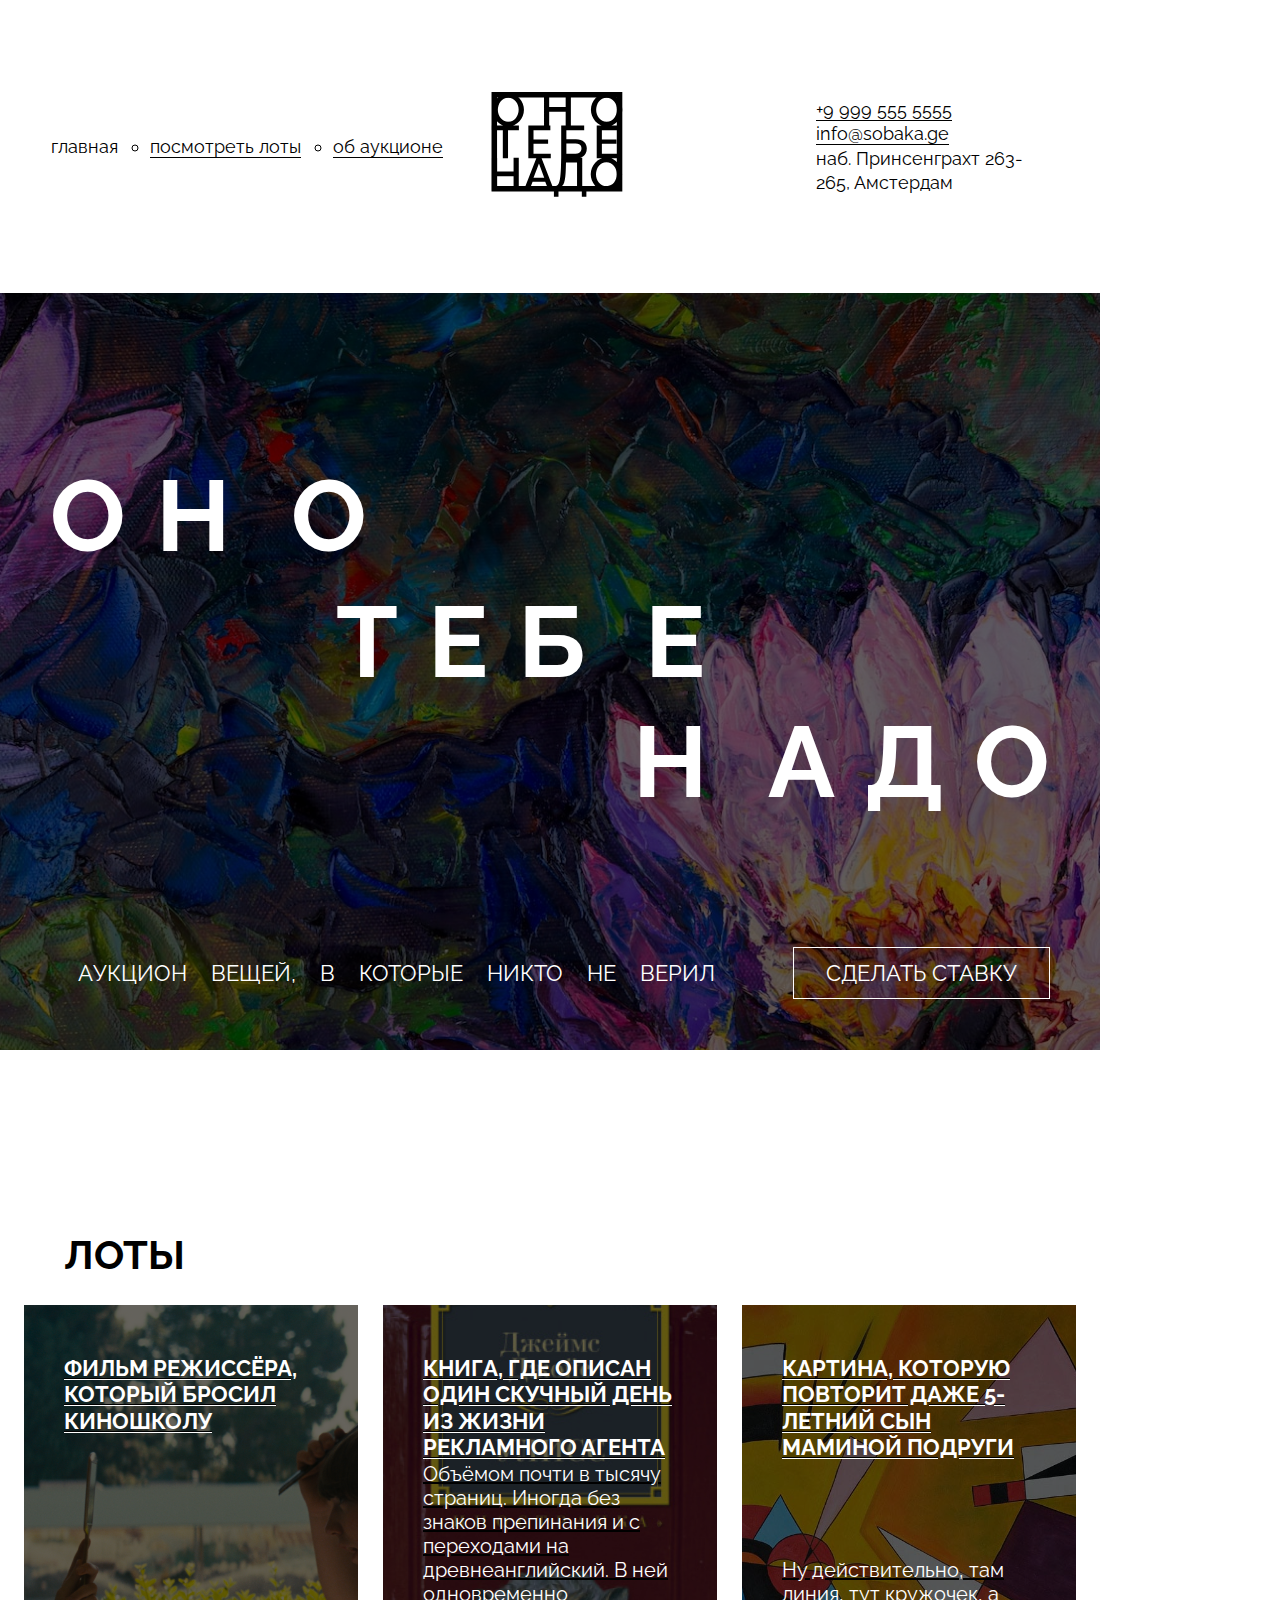
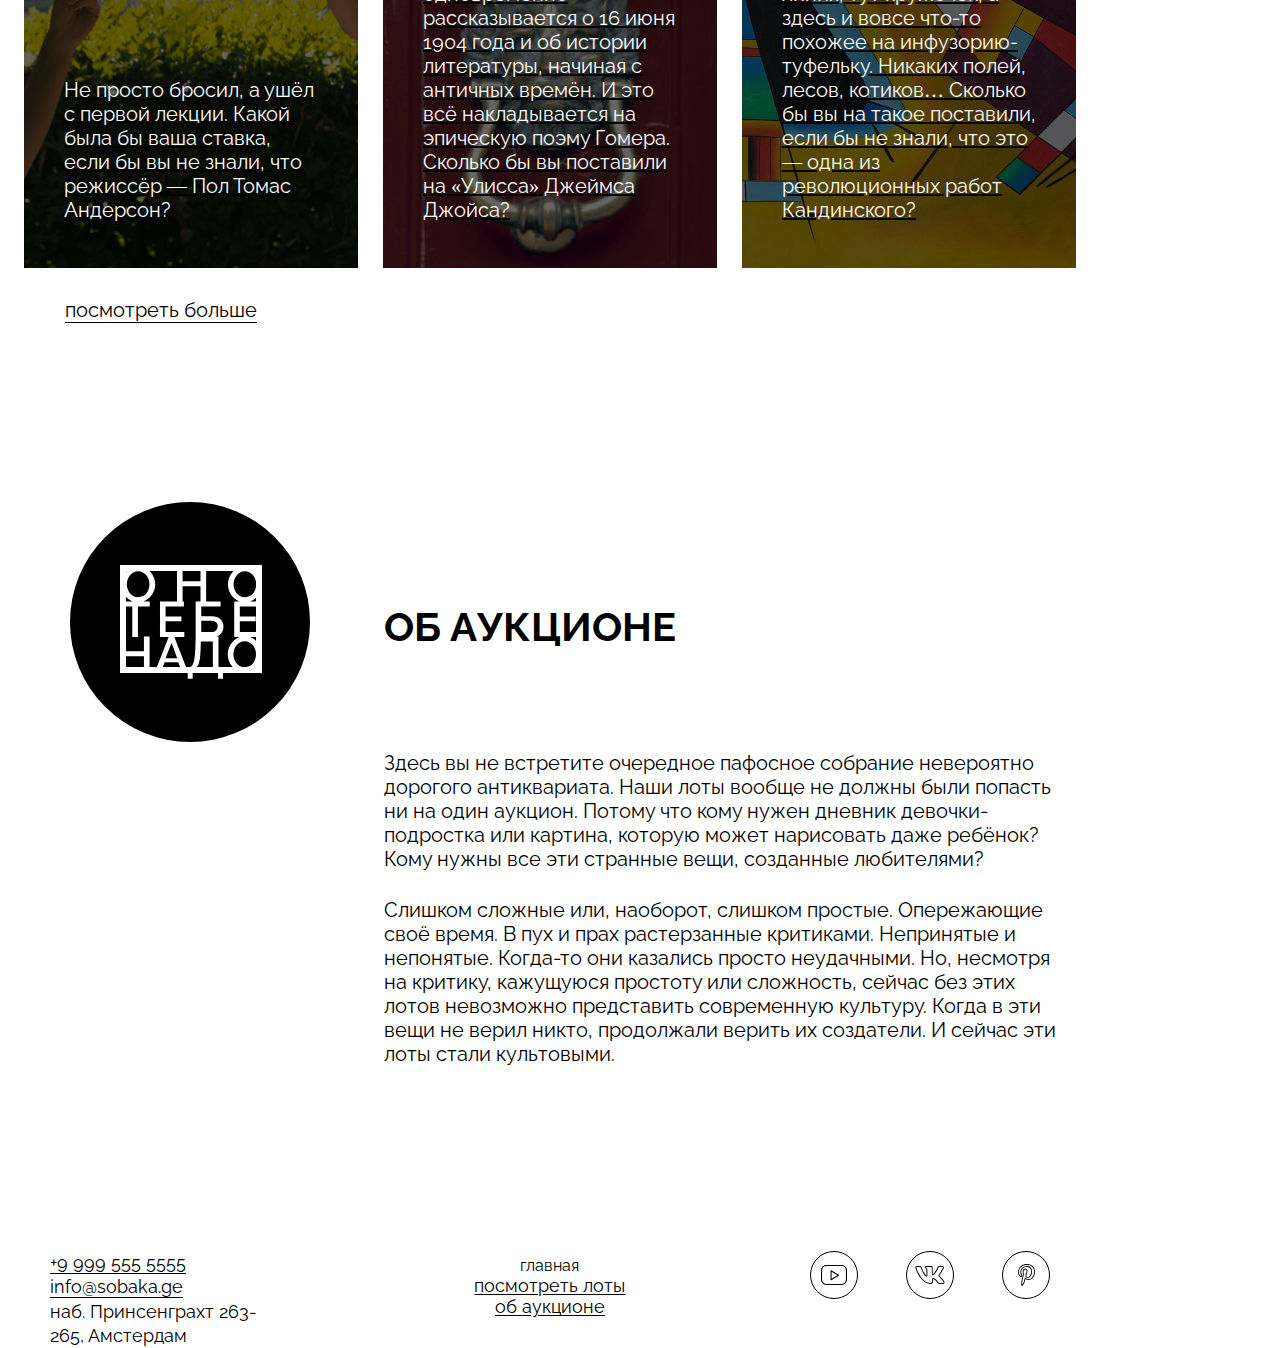
==== commit 9562f656: "Подогнан под макет" ====
--- a/index.html
+++ b/index.html
@@ -12,95 +12,146 @@
   <body>
 
     <nav class="header">
-      <div class="header__menu">
-        <ul class="header__links-list">
-          <li class="header__links-list-item header__links-list-item_no-bullit">
-            <a class="header__link_active" href="#">главная</a></li>
-          <li class="header__links-list-item">
-            <a class="address_href header__link" href="#">посмотреть лоты</a></li>
-          <li class="header__links-list-item">
-            <a class="address_href header__link" href="#">об аукционе</a></li>
-        </ul>
-      </div>
+        <div class="header__menu">
+            <ul class="header__links-list">
+              <li class="header__links-list-item header__links-list-item_no-bullit">
+                <a class="header__link_active" href="#">главная</a></li>
+              <li class="header__links-list-item">
+                <a class="address_href header__link" href="#">посмотреть лоты</a></li>
+              <li class="header__links-list-item">
+                <a class="address_href header__link" href="#">об аукционе</a></li>
+            </ul>
+        </div>
 
-      <div class="header__logo">
-        <img class="header__logo-image" src="./images/logo-black.svg" alt="ОНО ТЕБЕ НАДО"/>
-      </div>
+        <div class="header__logo">
+            <img class="header__logo-image" src="./images/logo-black.svg" alt="ОНО ТЕБЕ НАДО"/>
+        </div>
 
-      <div class="header__address">
-      <address class="address">
-        <a class="address_href" href="tel:+9 999 555 5555">+9 999 555 5555</a><br>
-        <a class="address_href" href="mail:info@sobaka.ge">info@sobaka.ge</a>
-        <p>наб. Принсенграхт 263-</p>
-        <p>265, Амстердам</p>
-      </address>
-    </div>
+        <address class="address header__address">
+            <a class="address_href" href="tel:+9 999 555 5555">+9 999 555 5555</a><br>
+            <a class="address_href" href="mailto:info@sobaka.ge">info@sobaka.ge</a>
+            <p>наб. Принсенграхт 263-</p>
+            <p>265, Амстердам</p>
+        </address>
     </nav>
 
     <section class="cover">
-      <h1 class="cover__text">
-        <span class="cover__text cover__text__left">О<span class="cover__text__letter-spacing">НО</span></span>
-        <span class="cover__text cover__text__center">ТЕ<span class="cover__text__letter-spacing">БЕ</span></span>
-        <span class="cover__text cover__text__right"><span class="cover__text__letter-spacing">Н</span>АДО</span> 
-      </h1>
+        <div class="overlay"></div>
+        <h1 class="cover__text">
+            <span class="cover__text cover__text__left">О<span class="cover__text__letter-spacing">НО</span></span>
+            <span class="cover__text cover__text__center">ТЕ<span class="cover__text__letter-spacing">БЕ</span></span>
+            <span class="cover__text cover__text__right"><span class="cover__text__letter-spacing">Н</span>АДО</span>
+        </h1>
 
-      <h2 class="cover__description">
-        <p class="cover__description-text">Аукцион вещей, в которые никто не верил</p>
-        <button class="bet-button">Сделать ставку</button>
-      </h2>
+        <div class="cover__description">
+            <p class="cover__description-text">Аукцион вещей, в которые никто не верил</p>
+            <button class="bet-button">Сделать ставку</button>
+        </div>
     </section>
     
     <section class="lots">
-      <h1 class="lots__title">Лоты</h1>
-      <div class="lots__container">
-        <article class="lots__article lots__lot1">
-          <a href="#" class="lots__link">Фильм режиссёра, который бросил киношколу</a>
-          <p class="lots__text">Не просто бросил, а ушёл с первой лекции.
-              Какой была бы ваша ставка, если бы вы не знали, что режиссёр — Пол Томас Андерсон?</p>
-        </article>
-        <article class="lots__article lots__lot2">
-          <a href="#" class="lots__link">Книга, где описан один скучный день из жизни рекламного агента</a>
-          <p class="lots__text">Объёмом почти в тысячу страниц. Иногда без знаков препинания и с переходами на древнеанглийский.
-              В ней одновременно рассказывается о 16 июня 1904 года и об истории литературы, начиная с античных времён.
-              И это всё накладывается на эпическую поэму Гомера. Сколько бы вы поставили на «Улисса» Джеймса Джойса?</p>
-        </article>
-        <article class="lots__article lots__lot3">
-          <a href="#" class="lots__link">Картина, которую повторит даже 5-летний сын маминой подруги</a>
-          <p class="lots__text">Ну действительно, там линия, тут кружочек, а здесь и вовсе что-то похожее на инфузорию-туфельку.
-              Никаких полей, лесов, котиков… Сколько бы вы на такое поставили, если бы не знали, что это — одна из революционных
-              работ Кандинского?
-          </p>
-      </article>
-    </div>
+      <h1 class="lots__heading">Лоты</h1>
+      <ul class="lots__card-list">
+          <li class="lots__card-list-item">
+              <a href="#" class="card-link">
+                  <article class="card card_type_film">
+                      <div class="overlay"></div>
+                      <h3 class="card__title">Фильм режиссёра, который бросил киношколу</h3>
+                      <p class="lots__text">Не просто бросил, а ушёл с первой лекции.
+                          Какой была бы ваша ставка, если бы вы не знали, что режиссёр — Пол Томас Андерсон?</p>
+                    </article>
+              </a>
+          </li>
+
+          <li class="lots__card-list-item">
+              <a href="#" class="card-link">
+                  <article class="card card_type_book">
+                      <div class="overlay"></div>
+                      <h3 class="card__title">Книга, где описан один скучный день из жизни рекламного агента</h3>
+                      <p class="lots__text">Объёмом почти в тысячу страниц. Иногда без знаков препинания и с переходами на древнеанглийский.
+                          В ней одновременно рассказывается о 16 июня 1904 года и об истории литературы, начиная с античных времён.
+                          И это всё накладывается на эпическую поэму Гомера. Сколько бы вы поставили на «Улисса» Джеймса Джойса?</p>
+                  </article>
+              </a>
+          </li>
+
+          <li class="lots__card-list-item">
+              <a href="#" class="card-link">
+                  <article class="card card_type_picture">
+                      <div class="overlay"></div>
+                      <h3 class="card__title">Картина, которую повторит даже 5-летний сын маминой подруги</h3>
+                      <p class="lots__text">Ну действительно, там линия, тут кружочек, а здесь и вовсе что-то похожее на инфузорию-туфельку.
+                          Никаких полей, лесов, котиков… Сколько бы вы на такое поставили, если бы не знали, что это — одна из революционных
+                          работ Кандинского?</p>
+                  </article>
+              </a>
+          </li>
+        </ul>
+
         <a href="#" class="lots__more-link">посмотреть больше</a>
+
     </section>
 
-    <aside class="about">
-        <div class="about__col">
-            <div class="about__logo-white__circle">
-                <img class="about__logo-white" src="./images/logo-white.svg" alt="ОНО ТЕБЕ НАДО"/>
-            </div>
+    <section class="about">
+        <div class="about__logo">
+            <img class="about__logo-image" src="./images/logo-white.svg" alt="ОНО ТЕБЕ НАДО"/>
         </div>
 
-        <div class="about__col">
-            <div class="about__content">
-                <h1 class="about__title">Об аукционе</h1>
-                <p class="about__text">Здесь вы не встретите очередное пафосное собрание невероятно дорогого антиквариата.
-                    Наши лоты вообще не должны были попасть ни на один аукцион.
-                    Потому что кому нужен дневник девочки-подростка или картина, которую может нарисовать даже ребёнок?
-                    Кому нужны все эти странные вещи, созданные любителями?
-                 </p>
+        <div class="about__column">
+            <h2 class="about__title">Об аукционе</h2>
+            <p class="about__text">Здесь вы не встретите очередное пафосное собрание невероятно дорогого антиквариата.
+                Наши лоты вообще не должны были попасть ни на один аукцион.
+                Потому что кому нужен дневник девочки-подростка или картина, которую может нарисовать даже ребёнок?
+                Кому нужны все эти странные вещи, созданные любителями?
+             </p>
 
-                <p class="about__text">Слишком сложные или, наоборот, слишком простые. Опережающие своё время.
-                    В пух и прах растерзанные критиками. Непринятые и непонятые. Когда-то они казались просто неудачными.
-                    Но, несмотря на критику, кажущуюся простоту или сложность, сейчас без этих лотов невозможно представить современную культуру.
-                    Когда в эти вещи не верил никто, продолжали верить их создатели. И сейчас эти лоты стали культовыми.
-                </p>
-            </div>
+            <p class="about__text">Слишком сложные или, наоборот, слишком простые. Опережающие своё время.
+                В пух и прах растерзанные критиками. Непринятые и непонятые. Когда-то они казались просто неудачными.
+                Но, несмотря на критику, кажущуюся простоту или сложность, сейчас без этих лотов невозможно представить современную культуру.
+                Когда в эти вещи не верил никто, продолжали верить их создатели. И сейчас эти лоты стали культовыми.
+            </p>
         </div>
-    </aside>
+    </section>
 
-    <footer>
+    <footer class="footer">
+        <address class="address">
+            <a class="address_href" href="tel:+9 999 555 5555">+9 999 555 5555</a><br>
+            <a class="address_href" href="mailto:info@sobaka.ge">info@sobaka.ge</a>
+            <p>наб. Принсенграхт 263-</p>
+            <p>265, Амстердам</p>
+        </address>
+
+        <nav class="footer__menu">
+            <ul class="footer__menu-list">
+                <li class="footer__menu-list-item">
+                    <a class="footer__menu-link_active" href="#">главная</a>
+                </li>
+                <li class="footer__menu-list-item">
+                    <a class="footer__menu-link" href="#">посмотреть лоты</a>
+                </li>
+                <li class="footer__menu-list-item">
+                    <a class="footer__menu-link" href="#">об аукционе</a>
+                </li>
+            </ul>
+        </nav>
+
+        <ul class="footer__social-list">
+            <li class="footer__menu-list-item">
+                <a class="footer__social-link" href="#">
+                    <img class="footer__social-icon" src="images/yt.svg" alt="YouTube">
+                </a>
+            </li>
+            <li class="footer__social-link">
+                <a class="footer__social-link" href="#">
+                    <img class="footer__social-icon" src="images/vk.svg" alt="VK">
+                </a>
+            </li>
+            <li class="footer__social-link">
+                <a class="footer__social-link" href="#">
+                    <img class="footer__social-icon" src="images/pinterest.svg" alt="Pinterest">
+                </a>
+            </li>
+        </ul>
     </footer>
 
   </body>
--- a/styles/style.css
+++ b/styles/style.css
@@ -1,16 +1,23 @@
+.overlay {
+  position: absolute;
+  top: 0;
+  left: 0;
+  z-index: -1;
+  width: 100%;
+  height: 100%;
+  background: rgba(0, 0, 0, 0.6);
+}
+
 .header {
-
   display: flex;
   align-items: center;
-  /*padding: 92px 49px 92px 51px;*/
-  width: 1100px;
+  width: 1052px;
   margin-top: 92px;
 }
 
 .header__menu {
-
   color: #000;
-  font-family: Raleway;
+  font-family: Raleway, serif;
   font-size: 18px;
   font-style: normal;
   font-weight: 400;
@@ -47,49 +54,45 @@
   height: 105px;
 }
 
+.address {
+  color: #000;
+  font-family: Raleway, serif;
+  font-size: 18px;
+  font-style: normal;
+  font-weight: 400;
+  line-height: 24.3px;
+}
+
 .header__address {
-  color: #000;
-  font-family: Raleway;
-  font-size: 18px;
-  font-style: normal;
-  font-weight: 400;
-  line-height: 24.3px;
-  margin-left: 185px;
-}
-
-.address {
-
-    font-style: normal;
-  }
+  margin-left: 186px;
+}
 
 .address_href {
-
     text-decoration: none;
     border-bottom: 1px #000 solid;
   }
 
 .cover {
-  background-image:  linear-gradient(rgba(0, 0, 0, 0.6), rgba(0, 0, 0, 0.6)),
-  url("../images/cover.jpg");
+  position: relative;
+  z-index: 1;
   width: 1100px;
   height: 757px;
   flex-shrink: 0;
-  margin-top: 90px;
+  margin-top: 92px;
+  background-image: url("../images/cover.jpg");
+  background-repeat: no-repeat;
+  background-position: center;
   background-size: cover;
-  border-top: 0px;
-  border-bottom: 0px;
-  border-color: #FFF;
-} 
+}
 
 .cover__text {
-
   display: block;
   color: #FFF;
-  font-family: Raleway;
+  font-family: Raleway, serif;
   font-size: 100px;
   font-style: normal;
   font-weight: 700;
-  line-height: 115%; /* 115px */
+  line-height: 115%;
   letter-spacing: 30px;
   text-transform: uppercase;
 }
@@ -127,10 +130,9 @@
 }
 
 .cover__description-text {
-
   color: #FFF;
   text-align: center;
-  font-family: Raleway;
+  font-family: Raleway, serif;
   font-size: 22px;
   font-style: normal;
   font-weight: 400;
@@ -149,7 +151,7 @@
   flex-shrink: 0;
   color: #FFF;
   text-align: center;
-  font-family: Raleway;
+  font-family: Raleway, serif;
   font-size: 22px;
   font-style: normal;
   font-weight: 400;
@@ -161,18 +163,16 @@
 
 .lots {
   display: block;
-  margin-top: 180px;
-  width: 1340px;
+  margin-top: 181px;
   height: 579px;
   flex-shrink: 0;
   margin-left: 24px;
 }
 
-.lots__title {
-
+.lots__heading {
   display: block;
   color: #000;
-  font-family: Raleway;
+  font-family: Raleway, serif;
   font-size: 40px;
   font-style: normal;
   font-weight: 700;
@@ -186,7 +186,7 @@
   margin-left: 41px;
   display: block;
   color: #000;
-  font-family: Raleway;
+  font-family: Raleway, serif;
   font-size: 20px;
   font-style: normal;
   font-weight: 400;
@@ -195,110 +195,114 @@
   text-underline-offset: 5px;
 }
 
-.lots__article {
-
-  display: flex;
+.card {
+  display: flex;
+  position: relative;
+  z-index: 1;
   flex-direction: column;
   justify-content: space-between;
-  width: 334px;
-  height: 563px;
+  height: 100%;
   flex-shrink: 0;
   align-self: flex-start;
   margin-right: 25px;
   padding-left: 40px;
+  padding-right: 40px;
   padding-bottom: 46px;
 }
 
-.lots__container {
-  display: flex;
+.lots__card-list {
+  display: flex;
+  width: 1077px;
   justify-content: left;
   margin-top: 27px;
 }
 
-.lots__link {
+.lots__card-list-item {
+  height: 563px;
+  width: 334px;
+  list-style: none;
+  flex-grow: 1;
+}
+
+.card__title {
   color: #ffffff;
-  font-family: Raleway;
+  font-family: Raleway, serif;
   font-size: 22px;
-  font-style: normal;
   font-weight: 700;
-  line-height: 120%; /* 26.4px */
+  line-height: 120%;
   text-decoration-line: underline;
+  text-decoration-thickness: 1px;
+  text-underline-offset: 3px;
   text-transform: uppercase;
   margin-top: 50px;
 }
 
 .lots__text {
-
   color: #ffffff;
-  font-family: Raleway;
+  font-family: Raleway, serif;
   font-size: 20px;
   font-style: normal;
   font-weight: 400;
-  line-height: 120%; /* 24px */
-  flex-shrink: 0;
-}
-
-.lots__lot1 {
-
-  background-image:  linear-gradient(rgba(0, 0, 0, 0.6), rgba(0, 0, 0, 0.6)),
-  url("../images/card-lot-01.jpg");
+  line-height: 120%;
+  flex-shrink: 0;
+}
+
+.card_type_film,
+.card_type_book,
+.card_type_picture {
+  background-repeat: no-repeat;
+  background-position: center;
+  background-size: cover;
+}
+
+.card_type_film {
+  background-image: url("../images/card-lot-01.jpg");
  }
 
-.lots__lot2 {
-
-  background-image:  linear-gradient(rgba(0, 0, 0, 0.6), rgba(0, 0, 0, 0.6)),
-  url("../images/card-lot-02.jpg");
-}
-
-.lots__lot3 {
-
-  background-image:  linear-gradient(rgba(0, 0, 0, 0.6), rgba(0, 0, 0, 0.6)),
-  url("../images/card-lot-03.jpg");
+.card_type_book {
+  background-image: url("../images/card-lot-02.jpg");
+}
+
+.card_type_picture {
+  background-image: url("../images/card-lot-03.jpg");
 }
 
 .about {
-  display: flex;
-  justify-content: left;
-  margin-top: 180px;
-  margin-left: 147px;
-}
-
-.about__col {
-
-}
-
-.about__content {
-    margin-top: 5px;
-    margin-left: 120px;
-    width: 900px;
-}
-
-.about__text {
-  font-family: Raleway;
-  font-size: 20px;
-  font-weight: 400;
-  line-height: 24px;
-  letter-spacing: 0.01px;
-  word-spacing: 0.01px;
-  text-align: left;
-  padding-bottom: 24px;
-}
-
-.about__logo-white {
-width: 148px;
-height: 114px;
-
-}
-
-.about__logo-white__circle {
-
-  display: flex;
-  justify-content: center;
-  align-items: center;
-  width: 240px;
+  display: grid;
+  grid-template-columns: min-content 1fr;
+  margin-top: 292px;
+  margin-left: 70px;
+}
+
+.about__logo {
+  display: flex;
   height: 240px;
   border-radius: 50%;
   background-color: #000000;
+}
+
+.about__logo-image {
+  width: 240px;
+  height: 114px;
+  margin: auto;
+  object-fit: contain;
+}
+
+.about__column {
+  margin-top: 5px;
+  margin-left: 74px;
+  width: 693px;
+  padding-right: 5px;
+}
+
+.about__text {
+  line-height: normal;
+  font-size: 20px;
+  font-weight: 400;
+}
+
+.about__text:not(:last-of-type) {
+  margin-bottom: 27px;
 }
 
 .about__title {
@@ -307,4 +311,51 @@
    font-size: 40px;
    line-height: 1;
    text-transform: uppercase;
+}
+
+.footer {
+  display: grid;
+  align-items: start;
+  margin-top: 185px;
+  margin-left: 50px;
+  width: 1000px;
+  grid-template-columns: repeat(3, 1fr);
+}
+
+.footer__address-link {
+  text-underline-offset: 5px;
+}
+
+.footer__menu {
+  padding-top: 5px;
+}
+
+.footer__menu-list {
+  text-align: center;
+  list-style: none;
+}
+
+.footer__menu-link_active {
+  text-decoration: none;
+}
+
+.footer__menu-link {
+  text-underline-offset: 2px;
+  font-weight: 400;
+  font-size: 18px;
+}
+
+.footer__social-list {
+  display: flex;
+  flex-wrap: wrap;
+  justify-self: end;
+  list-style: none;
+  align-items: center;
+  gap: 20px 48px;
+}
+
+.footer__social-link {
+  width: 48px;
+  height: 48px;
+  display: block;
 }